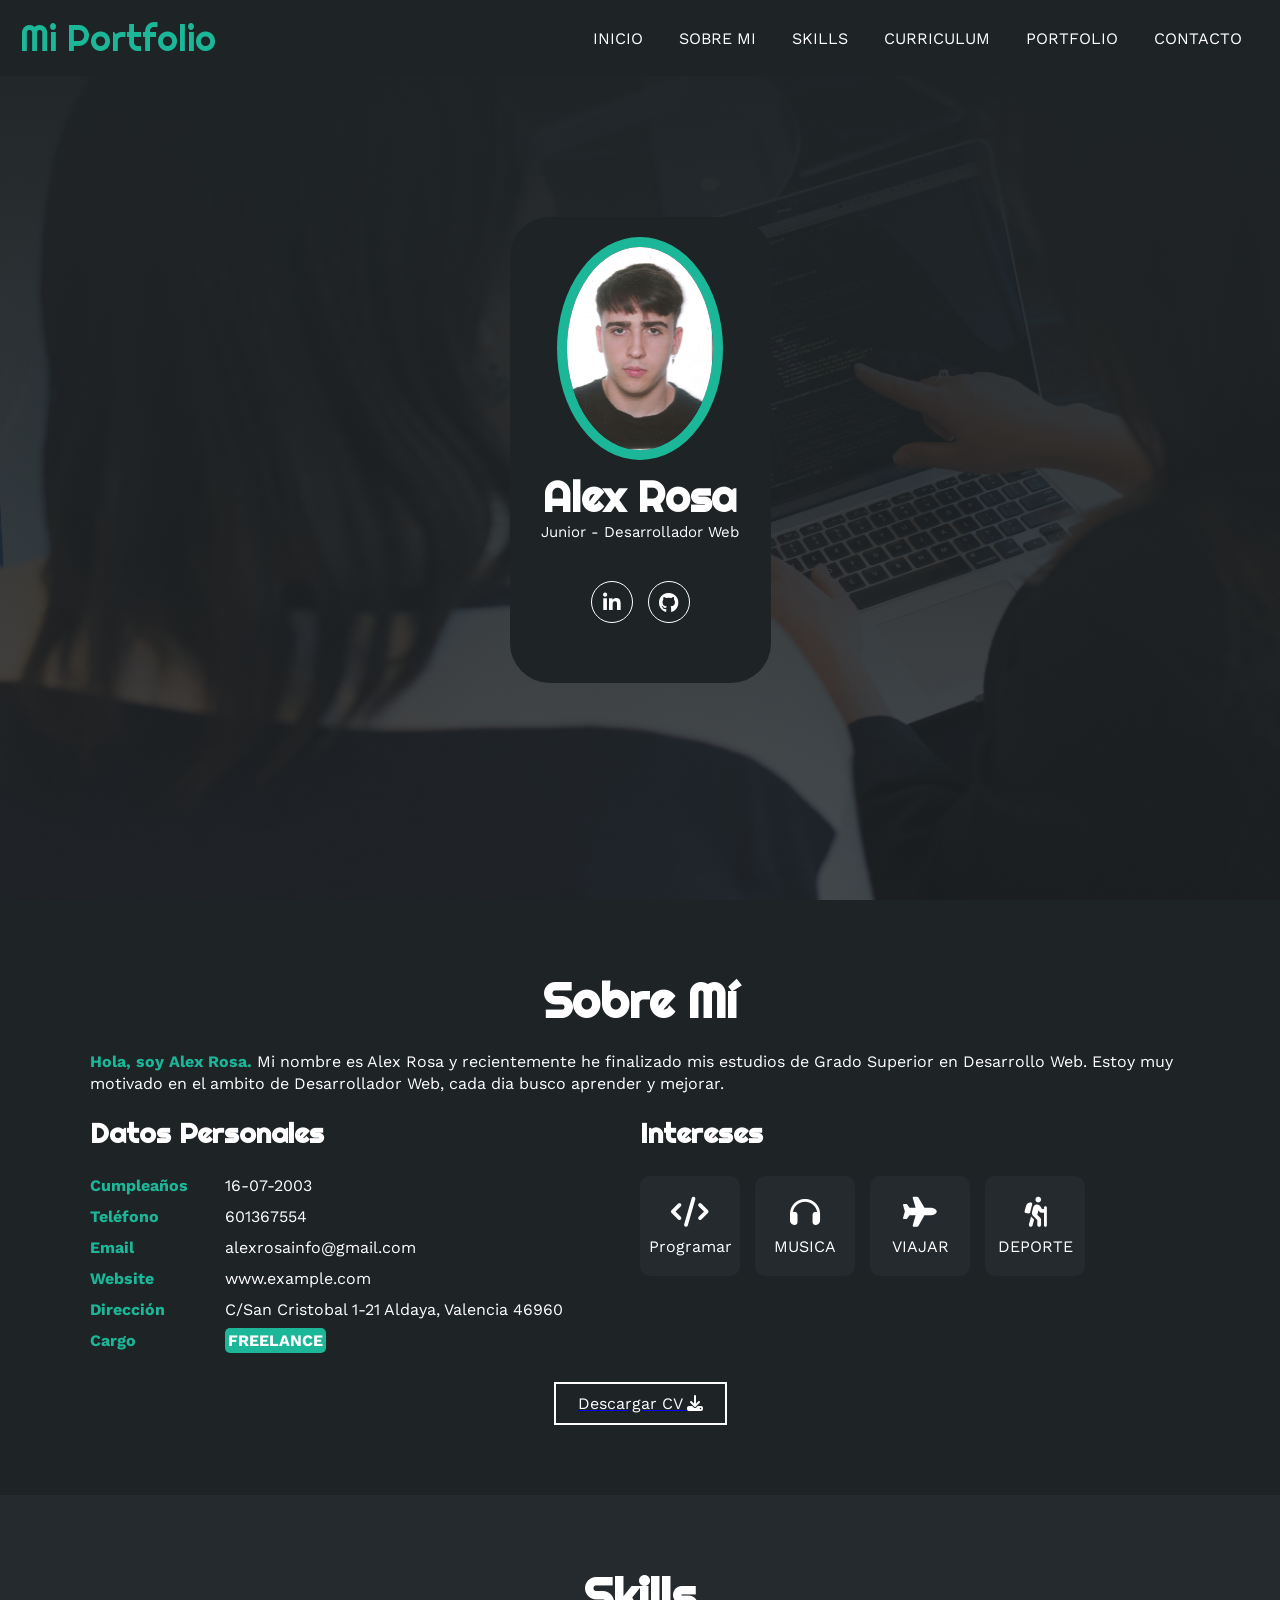
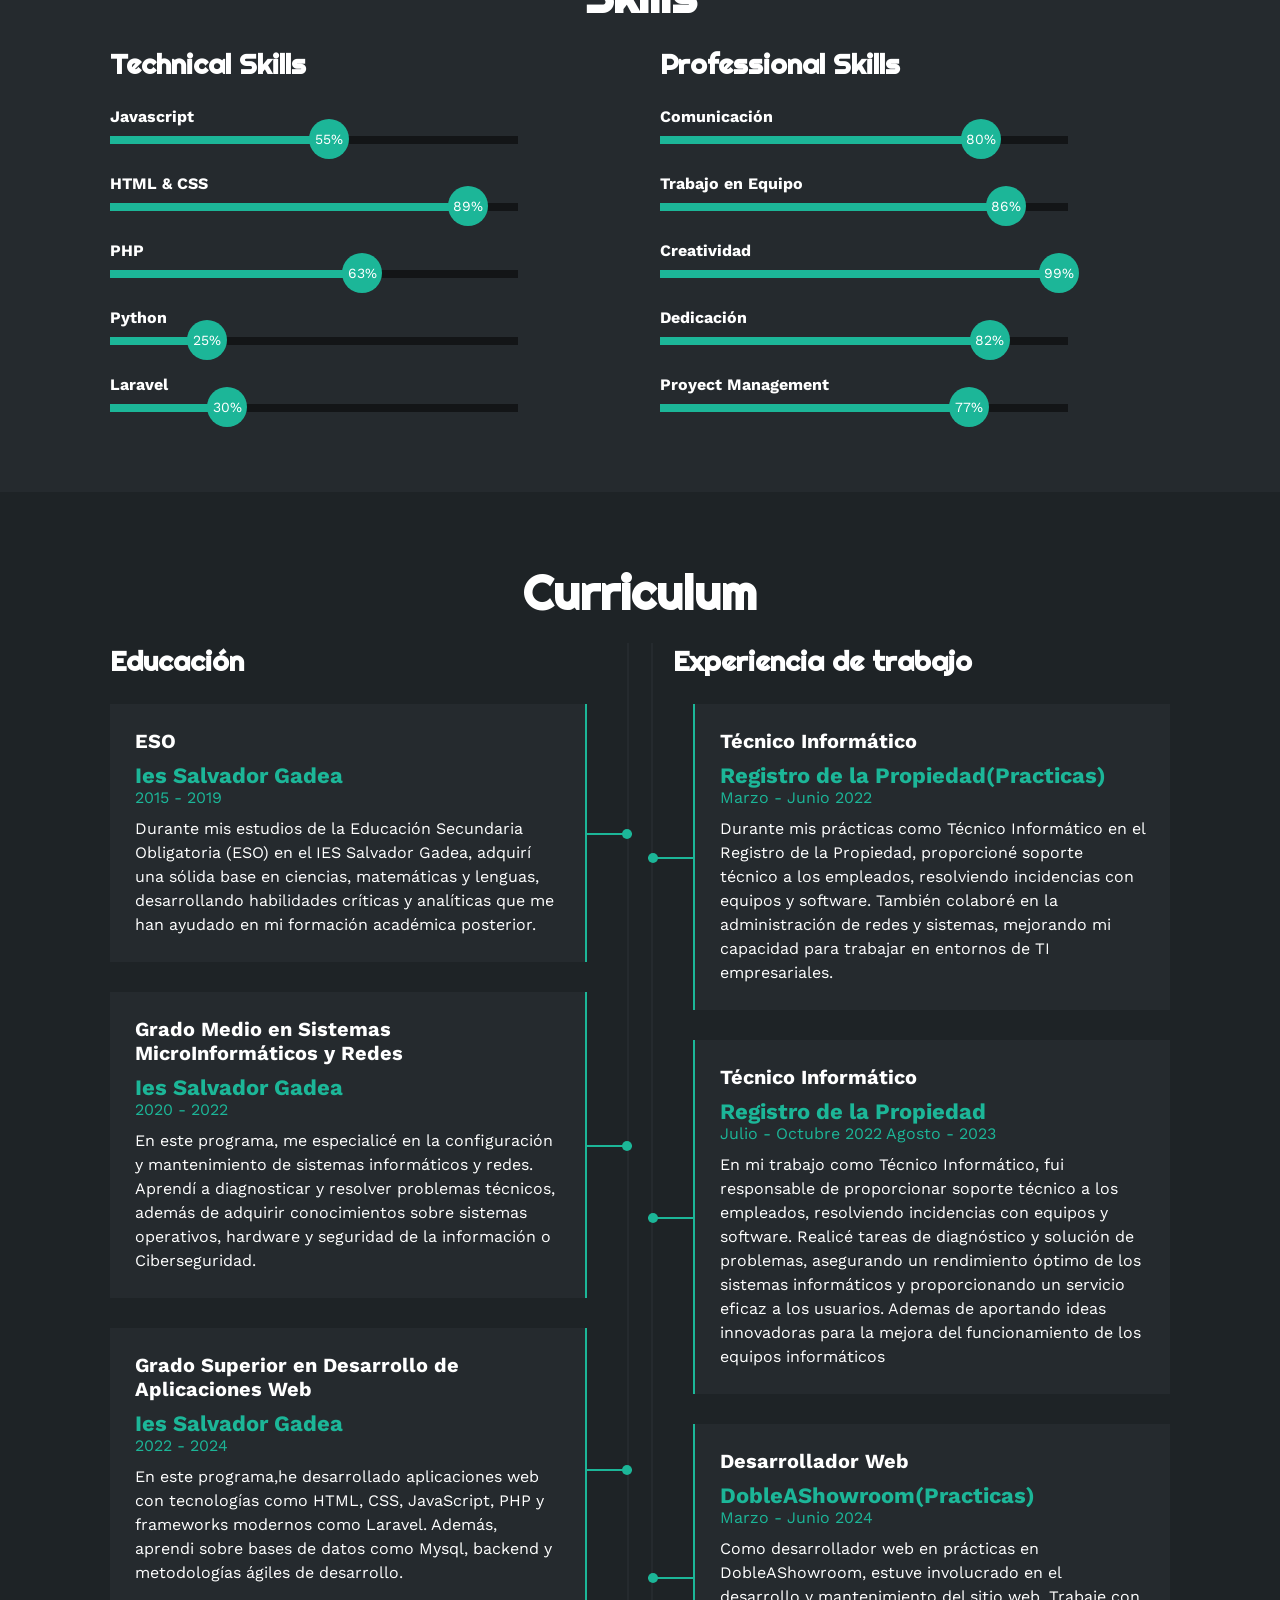
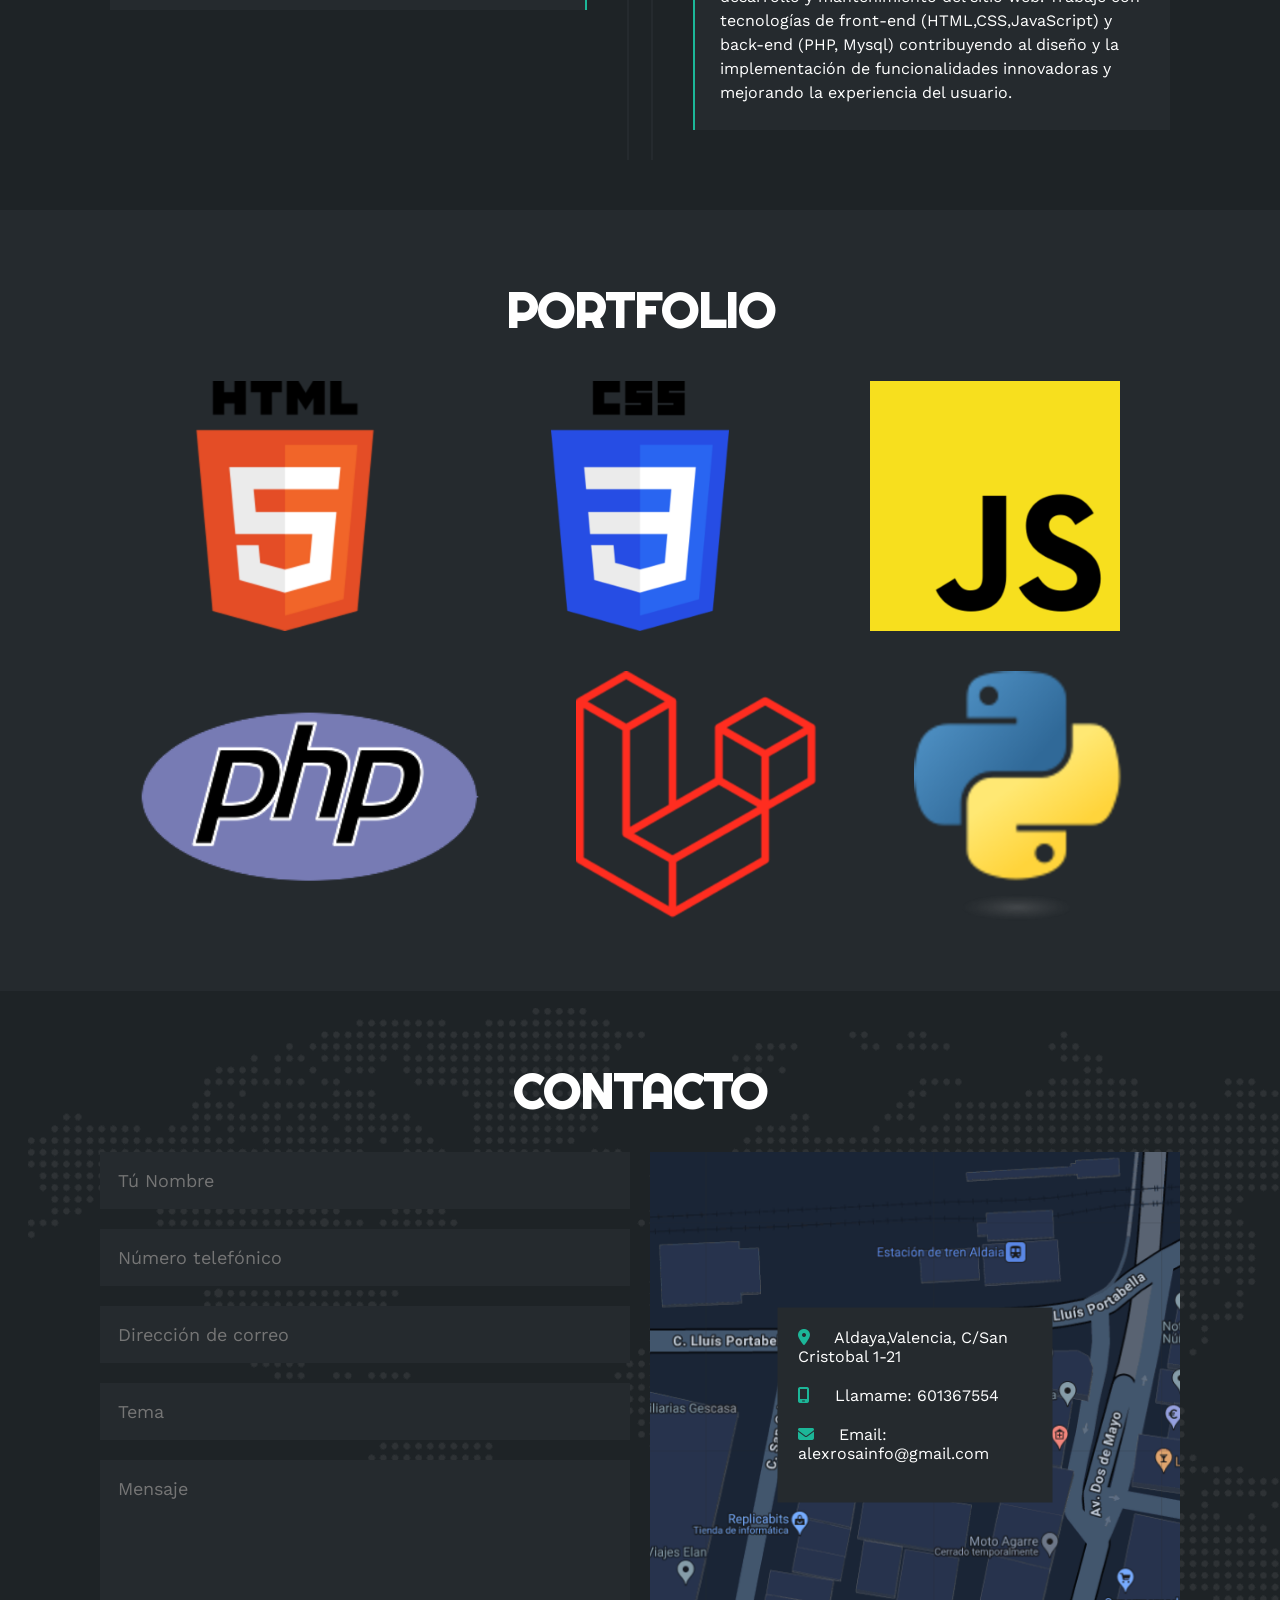
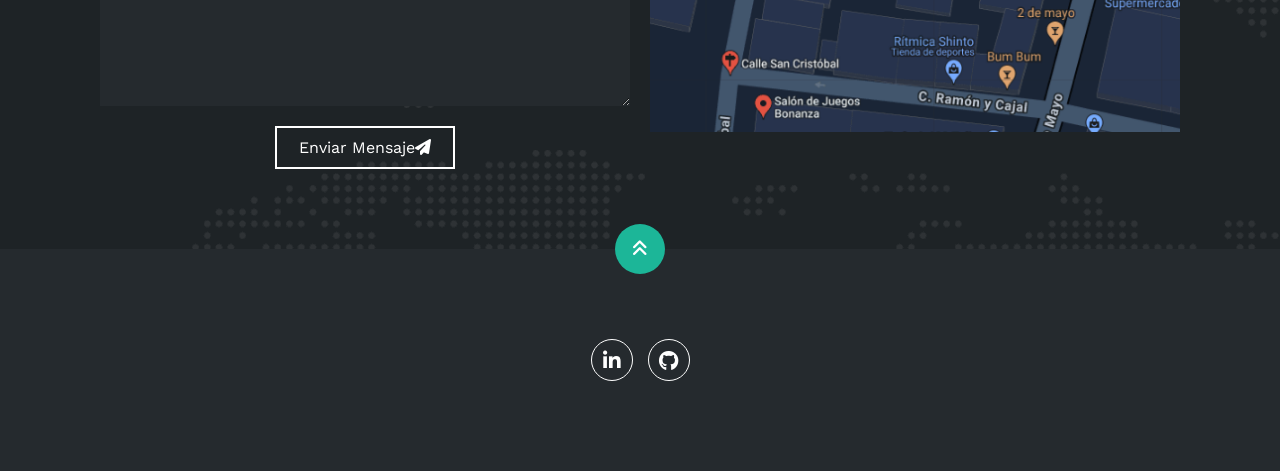
==== pagina web/portfolio Alex Rosa/index.html @ a8b7c1e7 "Portfolio Alex Rosa" ====
<!DOCTYPE html>
<html lang="es">
<head>
    <meta charset="UTF-8">
    <meta http-equiv="X-UA-Compatible" content="IE=edge">
    <meta name="viewport" content="width=device-width, initial-scale=1.0">
    <link rel="stylesheet" href="https://cdnjs.cloudflare.com/ajax/libs/font-awesome/6.1.2/css/all.min.css" integrity="sha512-1sCRPdkRXhBV2PBLUdRb4tMg1w2YPf37qatUFeS7zlBy7jJI8Lf4VHwWfZZfpXtYSLy85pkm9GaYVYMfw5BC1A==" crossorigin="anonymous" referrerpolicy="no-referrer" />
    <title>Portfolio</title>
    <link rel="stylesheet" href="estilo.css">
</head>
<body>
    <!-- MENU ENCABEZADO -->
    <div class="contenedor-header">
        <header>
            <div class="logo">
                <a href="#">Mi Portfolio</a>
            </div>
            <nav id="nav">
                <ul>
                    <li><a href="#inicio" onclick="seleccionar()">INICIO</a></li>
                    <li><a href="#sobremi" onclick="seleccionar()">SOBRE MI</a></li>
                    <li><a href="#skills" onclick="seleccionar()">SKILLS</a></li>
                    <li><a href="#curriculum" onclick="seleccionar()">CURRICULUM</a></li>
                    <li><a href="#portfolio" onclick="seleccionar()">PORTFOLIO</a></li>
                    <li><a href="#contacto" onclick="seleccionar()">CONTACTO</a></li>
                </ul>
            </nav>
            <div class="nav-responsive" onclick="mostrarOcultarMenu()">
                <i class="fa-solid fa-bars"></i>
            </div>
        </header>
    </div>

    <!-- SECCION INICIO -->
    <section id="inicio" class="inicio">
        <div class="contenido-banner">
            <div class="contenedor-img">
                <img src="img\hero.png" alt="">
            </div>
            <h1>Alex Rosa</h1>
            <h2>Junior - Desarrollador Web</h2>
            <div class="redes">
                <a href="https://www.linkedin.com/in/alex-rosa-garcía-aa5328310/"><i class="fa-brands fa-linkedin-in"></i></a>
                <a href="https://github.com/AlexRosa16"><i class="fa-brands fa-github"></i></a> 
            </div>
        </div>
    </section>

    <!-- SECCION SOBRE MI -->
    <section id="sobremi" class="sobremi">
        <div class="contenido-seccion">
            <h2>Sobre Mí</h2>
            <p><span>Hola, soy Alex Rosa.</span> Mi nombre es Alex Rosa y recientemente he finalizado mis estudios de Grado Superior en Desarrollo Web. Estoy muy motivado en el ambito de Desarrollador Web, cada dia busco aprender y mejorar.
                </p>

            <div class="fila">
                <!-- datos personales -->
                <div class="col">
                    <h3>Datos Personales</h3>
                    <ul>
                        <li>
                            <strong>Cumpleaños</strong>
                            16-07-2003
                        </li>
                        <li>
                            <strong>Teléfono</strong>
                            601367554
                        </li>
                        <li>
                            <strong>Email</strong>
                            alexrosainfo@gmail.com
                        </li>
                        <li>
                            <strong>Website</strong>
                            www.example.com
                        </li>
                        <li>
                            <strong>Dirección</strong>
                            C/San Cristobal 1-21 Aldaya, Valencia 46960
                        </li>
                        <li>
                            <strong>Cargo</strong>
                            <span>FREELANCE</span>
                        </li>
                    </ul>
                </div>

                <!-- intereses -->
                <div class="col">
                    <h3>Intereses</h3>
                    <div class="contenedor-intereses">
                        <div class="interes">
                            <i class="fa-solid fa-code"></i>
                            <span>Programar</span>
                        </div>
                        <div class="interes">
                            <i class="fa-solid fa-headphones"></i>
                            <span>MUSICA</span>
                        </div>
                        <div class="interes">
                            <i class="fa-solid fa-plane"></i>
                            <span>VIAJAR</span>
                        </div>

                        <div class="interes">
                            <i class="fa-solid fa-person-hiking"></i>
                            <span>DEPORTE</span>
                        </div>
                    </div>
                </div>
            </div>
            <a href="\Escritorio\curriculum" download="CV Alex Rosa García.pdf">
                <button>
                    Descargar CV <i class="fa-solid fa-download"></i>
                    <span class="overlay"></span>
                </button>            
            </a>
        </div>
    </section>

    <!-- SECCION SKILLS -->
    <section class="skills" id="skills">
        <div class="contenido-seccion">
            <h2>Skills</h2>
            <div class="fila">
                <!-- Technical Skill -->
                <div class="col">
                    <h3>Technical Skills</h3>
                    <div class="skill">
                        <span>Javascript</span>
                        <div class="barra-skill">
                            <div class="progreso">
                                <span>55%</span>
                            </div>
                        </div>
                    </div>
                    <div class="skill">
                        <span>HTML & CSS</span>
                        <div class="barra-skill">
                            <div class="progreso">
                                <span>89%</span>
                            </div>
                        </div>
                    </div>
                    <div class="skill">
                        <span>PHP</span>
                        <div class="barra-skill">
                            <div class="progreso">
                                <span>63%</span>
                            </div>
                        </div>
                    </div>
                    <div class="skill">
                        <span>Python</span>
                        <div class="barra-skill">
                            <div class="progreso">
                                <span>25%</span>
                            </div>
                        </div>
                    </div>
                    <div class="skill">
                        <span>Laravel</span>
                        <div class="barra-skill">
                            <div class="progreso">
                                <span>30%</span>
                            </div>
                        </div>
                    </div>
                </div>
                <!-- Professional Skills -->
                <div class="col">
                    <h3>Professional Skills</h3>
                    <div class="skill">
                        <span>Comunicación</span>
                        <div class="barra-skill">
                            <div class="progreso">
                                <span>80%</span>
                            </div>
                        </div>
                    </div>
                    <div class="skill">
                        <span>Trabajo en Equipo</span>
                        <div class="barra-skill">
                            <div class="progreso">
                                <span>86%</span>
                            </div>
                        </div>
                    </div>
                    <div class="skill">
                        <span>Creatividad</span>
                        <div class="barra-skill">
                            <div class="progreso">
                                <span>99%</span>
                            </div>
                        </div>
                    </div>
                    <div class="skill">
                        <span>Dedicación</span>
                        <div class="barra-skill">
                            <div class="progreso">
                                <span>82%</span>
                            </div>
                        </div>
                    </div>
                    <div class="skill">
                        <span>Proyect Management</span>
                        <div class="barra-skill">
                            <div class="progreso">
                                <span>77%</span>
                            </div>
                        </div>
                    </div>
                </div>
            </div>
        </div>
    </section>

    <!-- SECCION CURRICULUM -->
    <section id="curriculum" class="curriculum">
        <div class="contenido-seccion">
            <h2>Curriculum</h2>
            <div class="fila">
                <div class="col izquierda">
                    <h3>Educación</h3>
                    <div class="item izq">
                        <h4>ESO</h4>
                        <span class="casa">Ies Salvador Gadea</span>
                        <span class="fecha">2015 - 2019</span>
                        <p>Durante mis estudios de la Educación Secundaria Obligatoria (ESO) en el IES Salvador Gadea, adquirí una sólida base en ciencias, matemáticas y lenguas, desarrollando habilidades críticas y analíticas que me han ayudado en mi formación académica posterior.</p>
                        <div class="conectori">
                            <div class="circuloi"></div>
                        </div>
                    </div>
                    <div class="item izq">
                        <h4>Grado Medio en Sistemas MicroInformáticos y Redes</h4>
                        <span class="casa">Ies Salvador Gadea</span>
                        <span class="fecha">2020 - 2022</span>
                        <p>En este programa, me especialicé en la configuración y mantenimiento de sistemas informáticos y redes. Aprendí a diagnosticar y resolver problemas técnicos, además de adquirir conocimientos sobre sistemas operativos, hardware y seguridad de la información o Ciberseguridad.</p>
                        <div class="conectori">
                            <div class="circuloi"></div>
                        </div>
                    </div>
                    <div class="item izq">
                        <h4>Grado Superior en Desarrollo de Aplicaciones Web</h4>
                        <span class="casa">Ies Salvador Gadea</span>
                        <span class="fecha">2022 - 2024</span>
                        <p>En este programa,he desarrollado aplicaciones web con tecnologías como HTML, CSS, JavaScript, PHP y frameworks modernos como Laravel. Además, aprendi sobre bases de datos como Mysql, backend y metodologías ágiles de desarrollo.</p>
                        <div class="conectori">
                            <div class="circuloi"></div>
                        </div>
                    </div>
                </div>

                <div class="col derecha">
                    <h3>Experiencia de trabajo</h3>
                    <div class="item der">
                        <h4>Técnico Informático</h4>
                        <span class="casa">Registro de la Propiedad(Practicas)</span>
                        <span class="fecha">Marzo - Junio 2022</span>
                        <p>Durante mis prácticas como Técnico Informático en el Registro de la Propiedad, proporcioné soporte técnico a los empleados, resolviendo incidencias con equipos y software. También colaboré en la administración de redes y sistemas, mejorando mi capacidad para trabajar en entornos de TI empresariales.</p>
                        <div class="conectord">
                            <div class="circulod"></div>
                        </div>
                    </div>
                    <div class="item der">
                        <h4>Técnico Informático</h4>
                        <span class="casa">Registro de la Propiedad</span>
                        <span class="fecha">Julio - Octubre 2022 Agosto - 2023</span>
                        <p>En mi trabajo como Técnico Informático, fui responsable de proporcionar soporte técnico a los empleados, resolviendo incidencias con equipos y software. Realicé tareas de diagnóstico y solución de problemas, asegurando un rendimiento óptimo de los sistemas informáticos y proporcionando un servicio eficaz a los usuarios. Ademas de aportando ideas innovadoras para la mejora del funcionamiento de los equipos informáticos</p>
                        <div class="conectord">
                            <div class="circulod"></div>
                        </div>
                    </div>
                    <div class="item der">
                        <h4>Desarrollador Web</h4>
                        <span class="casa">DobleAShowroom(Practicas)</span>
                        <span class="fecha">Marzo - Junio 2024</span>
                        <p>Como desarrollador web en prácticas en DobleAShowroom, estuve involucrado en el desarrollo y mantenimiento del sitio web. Trabaje con tecnologías de front-end (HTML,CSS,JavaScript) y back-end (PHP, Mysql) contribuyendo al diseño y la implementación de funcionalidades innovadoras y mejorando la experiencia del usuario.</p>
                        <div class="conectord">
                            <div class="circulod"></div>
                        </div>
                    </div>
                </div>
            </div>
        </div>
    </section>

    <!-- SECCION PORTFOLIO -->
    <section id="portfolio" class="portfolio">
        <div class="contenido-seccion">
            <h2>PORTFOLIO</h2>
            <div class="galeria">
                <div class="proyecto">
                    <img src="img/htmld.png" alt="">
                    <div class="overlay">
                        <h3>HTML</h3>
                    </div>
                </div>
                <div class="proyecto">
                    <img src="img/css.png" alt="">
                    <div class="overlay">
                        <h3>CSS</h3>
                    </div>
                </div>
                <div class="proyecto">
                    <img src="img/js.png" alt="">
                    <div class="overlay">
                        <h3>JavaScript</h3>
                    </div>
                </div>
                <div class="proyecto1">
                    <img src="img/php.png" alt="">
                    <div class="overlay">
                        <h3>PHP</h3>
                    </div>
                </div>
                <div class="proyecto">
                    <img src="img/Laravel.png" alt="">
                    <div class="overlay">
                        <h3>Laravel</h3>
                    </div>
                </div>
                <div class="proyecto">
                    <img src="img/Python.png" alt="">
                    <div class="overlay">
                        <h3>Python</h3>
                    </div>
                </div>
            </div>
        </div>
    </section>

    <!-- SECCION CONTACTO -->
    <section id="contacto" class="contacto">
        <div class="contenido-seccion">
            <h2>CONTACTO</h2>
            <div class="fila">
                <!-- Formulario -->
                <div class="col">
                    <input type="text" placeholder="Tú Nombre">
                    <input type="text" placeholder="Número telefónico">
                    <input type="text" placeholder="Dirección de correo">
                    <input type="text" placeholder="Tema">
                    <textarea name="" id="" cols="30" rows="10" placeholder="Mensaje"></textarea>
                    <button>
                        Enviar Mensaje<i class="fa-solid fa-paper-plane"></i>
                        <span class="overlay"></span>
                    </button>
                </div>
                <!-- Mapa -->
                <div class="col">
                    <img src="img/ubicacion.png" alt="">
                    <div class="info">
                        <ul>
                            <li>
                                <i class="fa-solid fa-location-dot"></i>
                                Aldaya,Valencia, C/San Cristobal 1-21
                            </li>
                            <li>
                                <i class="fa-solid fa-mobile-screen"></i>
                                Llamame: 601367554
                            </li>
                            <li>
                                <i class="fa-solid fa-envelope"></i>
                                Email: alexrosainfo@gmail.com
                            </li>
                        </ul>
                    </div>
                </div>
            </div>
        </div>
    </section>

    <!-- footer -->
    <footer>
        <a href="#inicio" class="arriba">
            <i class="fa-solid fa-angles-up"></i>
        </a>
        <div class="redes">
            <a href="https://www.linkedin.com/in/alex-rosa-garcía-aa5328310/"><i class="fa-brands fa-linkedin-in"></i></a>
            <a href="https://github.com/AlexRosa16"><i class="fa-brands fa-github"></i></a> 
        </div>
    </footer>

    <script src="script.js"></script>
</body>
</html>
---- pagina web/portfolio Alex Rosa/estilo.css ----
@import url('https://fonts.googleapis.com/css2?family=Righteous&family=Work+Sans:wght@100;300;400;600;800&display=swap');
*{
    box-sizing: border-box;
    font-family: 'Work Sans';
    margin: 0;
    padding: 0;
}
html{
    /* me permite deslizar cuando hago clic en los links del menu */
    scroll-behavior: smooth;
}
/* MENU */
.contenedor-header{
    background: #1e2326;
    position: fixed;
    width: 100%;
    top: 0;
    left: 0;    
    z-index: 99;
}
.contenedor-header header{
    max-width: 1400px;
    margin: auto;
    display: flex;
    justify-content: space-between;
    align-items: center;
    padding: 15px 20px;
}
.contenedor-header header .logo a{
    font-family: 'Righteous';
    font-size: 36px;
    color: #1CB698;
    text-decoration: none;
}
.contenedor-header header ul{
    display: flex;
    list-style: none;
}
.contenedor-header header nav ul li a{
    text-align: none;
    color: #fff;
    margin: 0 15px;
    padding: 3px;
    transition: .5s;
    text-decoration: none;
}
.contenedor-header header nav ul li a:hover{
    color: #1CB698;
}
.nav-responsive{
    background-color: #1CB698;
    color:#fff;
    padding: 5px 10px;
    border-radius: 5px;
    cursor: pointer;
    display: none;
}
/* SECCION I N I C I O */
.inicio{
    background: linear-gradient(to top, rgba(30,35,38,.8), rgba(30,35,38,1)),
    url(img/fondo.jpg);
    background-size: cover;
    height: 100vh;
    color: #fff;
    display: flex;
    align-items: center;
}
.inicio .contenido-banner{
    padding: 20px;
    background-color: #1e2326;
    max-width: 350px;
    margin: auto;
    text-align: center;
    border-radius: 40px;
}
.inicio .contenido-banner img{
    margin-top: 20px;
    border: 10px solid #1CB698;
    display: block;
    width: 75%;
    margin: auto;
    border-radius: 50%;
}
.inicio .contenido-banner h1{
    margin-top: 10px;
    font-size: 42px;
    font-family: 'Righteous';
}
.inicio .contenido-banner h2{
    font-size: 15px;
    font-weight: normal;
}
.inicio .contenido-banner .redes a{
    color: #fff;
    display: inline-block;
    text-decoration: none;
    border: 1px solid #fff;
    border-radius: 100%;
    width: 42px;
    height: 42px;
    line-height: 42px;
    margin: 40px 5px;
    font-size: 20px;
    transition: .3s;
}
.inicio .contenido-banner .redes a:hover{
    background-color: #1CB698;
}
.sobremi{
    background-color: #1e2326;
    color: #fff;
    padding: 50px 20px;
}
.sobremi .contenido-seccion{
    max-width: 1100px;
    margin: auto;
}
.sobremi h2{
    font-size: 48px;
    font-family: 'Righteous';
    text-align: center;
    padding: 20px 0;

}
.sobremi .contenido-seccion p{
    font: 18px;
    line-height: 22px;
    margin-bottom: 20px;
}
.sobremi .contenido-seccion p span{
    color: #1CB698;
    font-weight: bold;
}
.sobremi .fila{
    display: flex;
}
.sobremi .fila .col
{
    width: 50%;
}
.sobremi .fila .col h3{
    font-size: 28px;
    font-family: 'Righteous';
    margin-bottom: 25px;
}
.sobremi .fila .col ul{
    list-style: none;
}
.sobremi .fila .col ul li{
    margin: 12px 0;
}
.sobremi .fila .col ul li strong{
    display: inline-block;
    color: #1CB698;
    width: 130px;
}
.sobremi .fila .col ul li span{
    background-color: #1CB698;
    padding: 3px;
    font-weight: bold;
    border-radius: 5px;
}
.sobremi .fila .col .contenedor-intereses{
    display: flex;
    flex-wrap: wrap;
}
.sobremi .fila .col .contenedor-intereses .interes{
    width: 100px;
    height: 100px;
    background-color: #252A2E;
    border-radius: 10px;
    margin: 0 15px 15px 0;
    display: flex;
    flex-direction: column;
    align-items: center;
    justify-content: center;
    transition: .3s;
}.sobremi .fila .col .contenedor-intereses .interes:hover{
    background-color: #1CB698;
}
.sobremi .fila .col .contenedor-intereses .interes i{
    font-size: 30px;
    margin-bottom: 10px;
}
.sobremi button{
    cursor: pointer;
    background-color: transparent;
    border: 2px solid #fff;
    width: fit-content;
    display: block;
    margin: 20px auto;
    padding: 10px 22px;
    font-size: 16px;
    color: #fff;
    position: relative;
    z-index: 10;
}
.sobremi button .overlay{
    position: absolute;
    top: 0;
    left: 0;
    width: 0;
    height: 100%;
    background-color: #1CB698;
    z-index: -1;
    transition: 1s;
}
.sobremi button:hover .overlay{
    width: 100%;
}
/* SECCION S K I L L S */
.skills{
    background-color: #252A2E;
    color: #fff;
    padding: 50px 20px;
}
.skills .contenido-seccion{
    max-width: 1100px;
    margin: auto;
}
.skills h2{
    font-size: 48px;
    font-family: 'Righteous';
    text-align: center;
    padding: 20px 0;

}
.skills .fila{
    display: flex;
}
.skills .fila .col{
    width: 50%;
    padding: 0 20px;
}
.skills .fila .col h3{
    font-size: 28px;
    font-family: 'Righteous';
    margin-bottom: 25px;
}
.skills .skill > span{
    font-weight: bold;
    display: block;
    margin-bottom: 10px;
}
.skills .skill .barra-skill{
    height: 8px;
    width: 80%;
    background-color: #131517;
    position: relative;
    margin-bottom: 30px;
}
.skills .skill .progreso{
    background-color: #1CB698;
    position: absolute;
    top: 0;
    left: 0;
    height: 8px;
}
.skills .skill .barra-skill span{
    position: absolute;
    height: 40px;
    width: 40px;
    background-color: #1CB698;
    border-radius: 50px;
    line-height: 40px;
    text-align: center;
    top: -17px;
    right: -15px;
    font-size: 14px;
}
/* Estas clases se agregaran dinamicamente mediante javascript */
.skills .skill .javascript{
    width: 0%;
    animation: 2s javascript forwards;
}
@keyframes javascript {
    0%{width: 0%;}
    100%{width: 55%;}
}

.skills .skill .htmlcss{
    width: 0%;
    animation: 2s htmlcss forwards;
}
@keyframes htmlcss {
    0%{width: 0%;}
    100%{width: 89%;}
}

.skills .skill .photoshop{
    width: 0%;
    animation: 2s photoshop forwards;
}
@keyframes photoshop {
    0%{width: 0%;}
    100%{width: 63%;}
}

.skills .skill .wordpress{
    width: 0%;
    animation: 2s wordpress forwards;
}
@keyframes wordpress {
    0%{width: 0%;}
    100%{width: 25%;}
}

.skills .skill .drupal{
    width: 0%;
    animation: 2s drupal forwards;
}
@keyframes drupal {
    0%{width: 0%;}
    100%{width: 30%;}
}

.skills .skill .comunicacion{
    width: 0%;
    animation: 2s comunicacion forwards;
}
@keyframes comunicacion {
    0%{width: 0%;}
    100%{width: 80%;}
}

.skills .skill .trabajo{
    width: 0%;
    animation: 2s trabajo forwards;
}
@keyframes trabajo {
    0%{width: 0%;}
    100%{width: 86%;}
}

.skills .skill .creatividad{
    width: 0%;
    animation: 2s creatividad forwards;
}
@keyframes creatividad {
    0%{width: 0%;}
    100%{width: 99%;}
}

.skills .skill .dedicacion{
    width: 0%;
    animation: 2s dedicacion forwards;
}
@keyframes dedicacion {
    0%{width: 0%;}
    100%{width: 82%;}
}

.skills .skill .proyect{
    width: 0%;
    animation: 2s proyect forwards;
}
@keyframes proyect {
    0%{width: 0%;}
    100%{width: 77%;}
}
/* SECCION CURRICULUM */
.curriculum{
    background-color: #1e2326;
    color: #fff;
    padding: 50px 20px;
}
.curriculum .contenido-seccion{
    max-width: 1100px;
    margin: auto;
}
.curriculum h2{
    font-size: 48px;
    font-family: 'Righteous';
    text-align: center;
    padding: 20px 0;

}
.curriculum .fila{
    display: flex;
    justify-content: space-between;
}
.curriculum .fila .col{
    width: 49%;
    padding: 0 20px;
}
.curriculum .fila .col h3{
    font-size: 28px;
    font-family: 'Righteous';
    margin-bottom: 25px;
}
.curriculum .fila .izquierda{
    border-right: 2px solid #252A2E;
}
.curriculum .fila .derecha{
    border-left: 2px solid #252A2E;
}
.curriculum .fila .item{
    padding: 25px;
    margin-bottom: 30px;
    background-color: #252A2E;
    position: relative;
}
.curriculum .fila .item h4{
    font-size: 20px;
    margin-bottom: 10px;
}
.curriculum .fila .item .casa{
    color: #1CB698;
    font-size: 22px;
    font-weight: bold;
    display: block;
}
.curriculum .fila .item .fecha{
    display: block;
    color: #1CB698;
    margin-bottom: 10px;
}
.curriculum .fila .item p{
    line-height: 24px;
}
.curriculum .fila .izq{
    border-right: 2px solid #1CB698;
    margin-right: 20px;
}
.curriculum .fila .der{
    border-left: 2px solid #1CB698;
    margin-left: 20px;
}
.curriculum .fila .item .conectori{
    height: 2px;
    background-color: #1CB698;
    width: 47px;
    position: absolute;
    top: 50%;
    right: -47px;
    z-index: 5;
}
.curriculum .fila .item .conectori .circuloi{
    display: block;
    height: 10px;
    width: 10px;
    border-radius: 50%;
    background-color: #1CB698;
    float: right;
    position: relative;
    bottom: 4px;
}
.curriculum .fila .item .conectord{
    height: 2px;
    background-color: #1CB698;
    width: 47px;
    position: absolute;
    top: 50%;
    left: -47px;
    z-index: 5;
}
.curriculum .fila .item .conectord .circulod{
    display: block;
    height: 10px;
    width: 10px;
    border-radius: 50%;
    background-color: #1CB698;
    float: left;
    position: relative;
    bottom: 4px;
}
/* SECCION PORTFOLIO */
.portfolio {
    background-color: #252A2E;
    color: #fff;
    padding: 50px 20px;
}

.portfolio .contenido-seccion {
    max-width: 1100px;
    margin: auto;
}

.portfolio h2 {
    font-size: 48px;
    font-family: 'Righteous';
    text-align: center;
    padding: 20px 0;
}

.portfolio .galeria {
    display: flex;
    flex-wrap: wrap;
    justify-content: space-around;
}

.portfolio .galeria .proyecto {
    position: relative;
    height: 250px; /* Altura fija para mantener proporción */
    margin: 20px;
    cursor: pointer;
    overflow: hidden; /* Oculta el desbordamiento de las imágenes */
}

.portfolio .galeria .proyecto img {
    width: 100%;
    height: 100%;
    object-fit: cover; /* Mantiene la proporción y llena el contenedor */
    display: block;
}


.portfolio .galeria .proyecto .overlay {
    position: absolute;
    top: 0;
    width: 100%;
    height: 100%;
    text-align: center;
    background: linear-gradient(rgba(28, 182, 152, 0.8), rgba(28, 182, 152, 0.8));
    display: flex;
    flex-direction: column;
    justify-content: center;
    transition: 1s;
    font-size: 18px;
    letter-spacing: 3px;
    opacity: 0;
}

.portfolio .galeria .proyecto .overlay h3 {
    margin-bottom: 20px;
    transition: 1s;
}

.portfolio .galeria .proyecto:hover .overlay {
    opacity: 1;
}

.portfolio .galeria .proyecto:hover .overlay h3 {
    margin-bottom: 0px;
}


.portfolio .galeria .proyecto1 {
    position: relative;
    height: 250px; /* Altura fija para mantener proporción */
    margin: 20px;
    cursor: pointer;
    overflow: hidden; /* Oculta el desbordamiento de las imágenes */
}

.portfolio .galeria .proyecto1 img {
    width: 340px;
    height: 100%;
    object-fit: cover; /* Mantiene la proporción y llena el contenedor */
    display: block;
}


.portfolio .galeria .proyecto1 .overlay {
    position: absolute;
    top: 0;
    width: 110%;
    height: 110%;
    text-align: center;
    background: linear-gradient(rgba(28, 182, 152, 0.8), rgba(28, 182, 152, 0.8));
    display: flex;
    flex-direction: column;
    justify-content: center;
    transition: 1s;
    font-size: 18px;
    letter-spacing: 3px;
    opacity: 0;
    padding: 100px;
}

.portfolio .galeria .proyecto1 .overlay h3 {
    margin-bottom: 20px;
    transition: 1s;
}

.portfolio .galeria .proyecto1:hover .overlay {
    opacity: 1;
}

.portfolio .galeria .proyecto1:hover .overlay h3 {
    margin-bottom: 0px;
}

/* SECCION CONTACTO */
.contacto{
    background-image: url(img/contact_bg.png);
    background-color: #1e2326;
    color: #fff;
    padding: 50px 0;
}
.contacto .contenido-seccion{
    max-width: 1100px;
    margin: auto;
}
.contacto h2{
    font-size: 48px;
    font-family: 'Righteous';
    text-align: center;
    padding: 20px 0;
}
.contacto .fila{
    display: flex;
}
.contacto .col{
    width: 50%;
    padding: 10px;
    position: relative;
}
.contacto .col input, .contacto .col textarea{
    display: block;
    width: 100%;
    padding: 18px;
    border: none;
    margin-bottom: 20px;
    background-color: #252A2E;
    color: #fff;
    font-size: 18px;
}
.contacto button{
    cursor: pointer;
    background-color: transparent;
    border: 2px solid #fff;
    width: fit-content;
    display: block;
    margin: 20px auto;
    padding: 10px 22px;
    font-size: 16px;
    color: #fff;
    position: relative;
    z-index: 10;
}
.contacto button .overlay{
    position: absolute;
    top: 0;
    left: 0;
    width: 0;
    height: 100%;
    background-color: #1CB698;
    z-index: -1;
    transition: 1s;
}
.contacto button:hover .overlay{
    width: 100%;
}
.contacto .col img{
    width: 100%;
}
.contacto .col .info{
    position: absolute;
    top: 40%;
    background-color: #252A2E;
    padding: 20px;
    max-swidth: 350px;
    left: 50%;
    transform: translate(-50%, -50%);
}
.contacto .col .info ul{
    list-style: none;
}
.contacto .col .info ul li{
    margin-bottom: 20px;
}
.contacto .col .info ul li i{
    color: #1CB698;
    display: inline-block;
    margin-right: 20px;
}
footer{
    background-color: #252A2E;
    color: #fff;
    padding: 50px 0 30px 0;
    text-align: center;
    position: relative;
    width: 100%;
}
footer .redes{
    margin-bottom: 20px;
}
footer .redes a{
    color: #fff;
    display: inline-block;
    text-decoration: none;
    border: 1px solid #fff;
    border-radius: 100%;
    width: 42px;
    height: 42px;
    line-height: 42px;
    margin: 40px 5px;
    font-size: 20px;
    transition: .3s;
}
footer .arriba{
    display: block;
    width: 50px;
    height: 50px;
    background-color: #1CB698;
    color: #fff;
    position: absolute;
    left: 50%;
    transform: translateX(-50%);
    top: -25px;
    border-radius: 50%;
    line-height: 50px;
    font-size: 18px;
}
/* SECCION RESPONSIVE */
@media screen and (max-width:980px){
    nav{
        display: none;
    }
    .nav-responsive{
        display: block;
    }
    nav.responsive{
        display: block;
        position: absolute;
        right: 0;
        top: 75px;
        background-color: #252A2E;
        width: 180px;
    }
    nav.responsive ul{
        display: block !important;
    }
    nav.responsive ul li{
        border-bottom: 1px solid #fff;
        padding: 10px 0;
    }
}
@media screen and (max-width:700px){
    .sobremi .fila{
        display: block;
    }
    .sobremi .fila .col{
        width: fit-content;
    }

    .skills .fila{
        display: block;
    }
    .skills .fila .col{
        width: 100%;
    }
    .skills .fila .col .barra-skill{
        width: 100%;
    }

    .curriculum .fila{
        display: block;
    }
    .curriculum .fila .col{
        width: 90%;
    }
    .curriculum .fila .derecha{
        margin-left: 20px;
    }

    .portfolio .galeria{
        display: block;
        width: 100%;
    }
    .portfolio .galeria .proyecto{
        max-width: 100%;
    }
    .portfolio .galeria .proyecto img{
        width: 100%;
    }
    .contacto .fila{
        display: block;
    }
    .contacto .fila .col{
        width: 100%;
    }
}
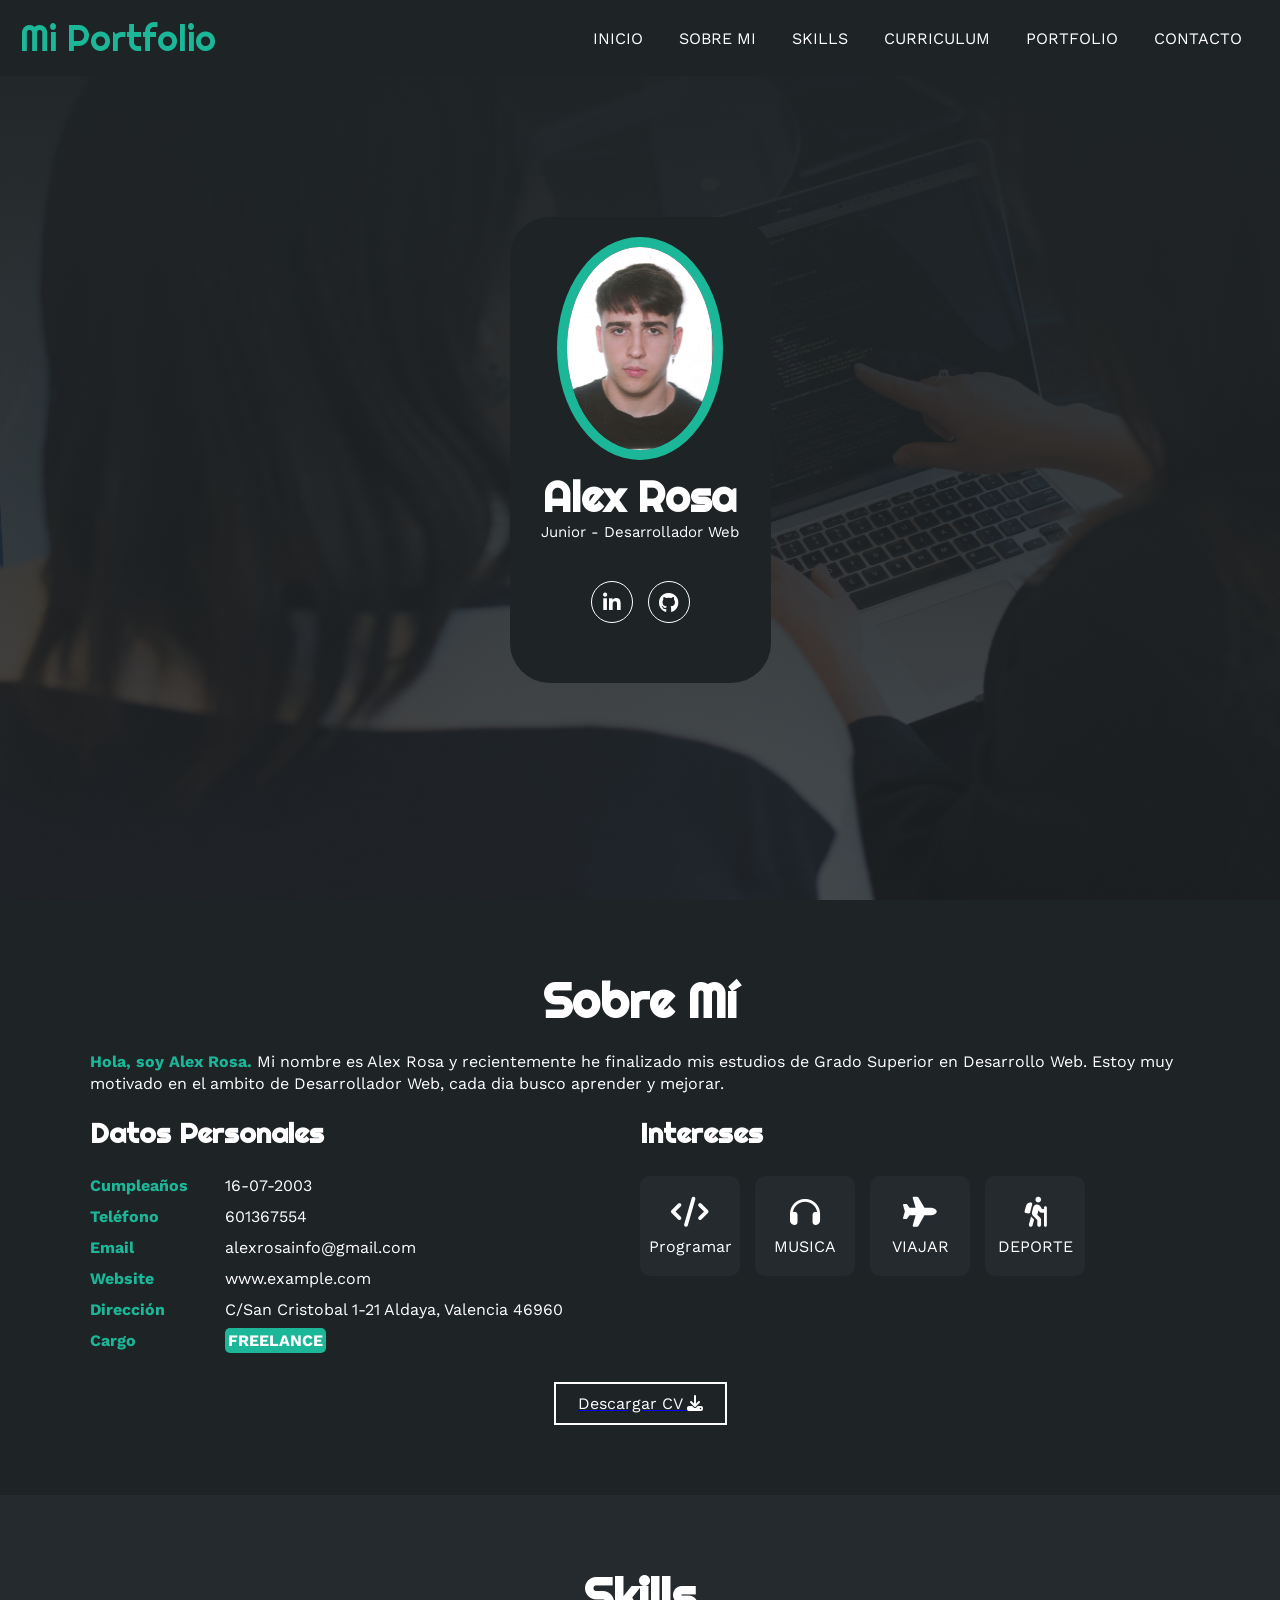
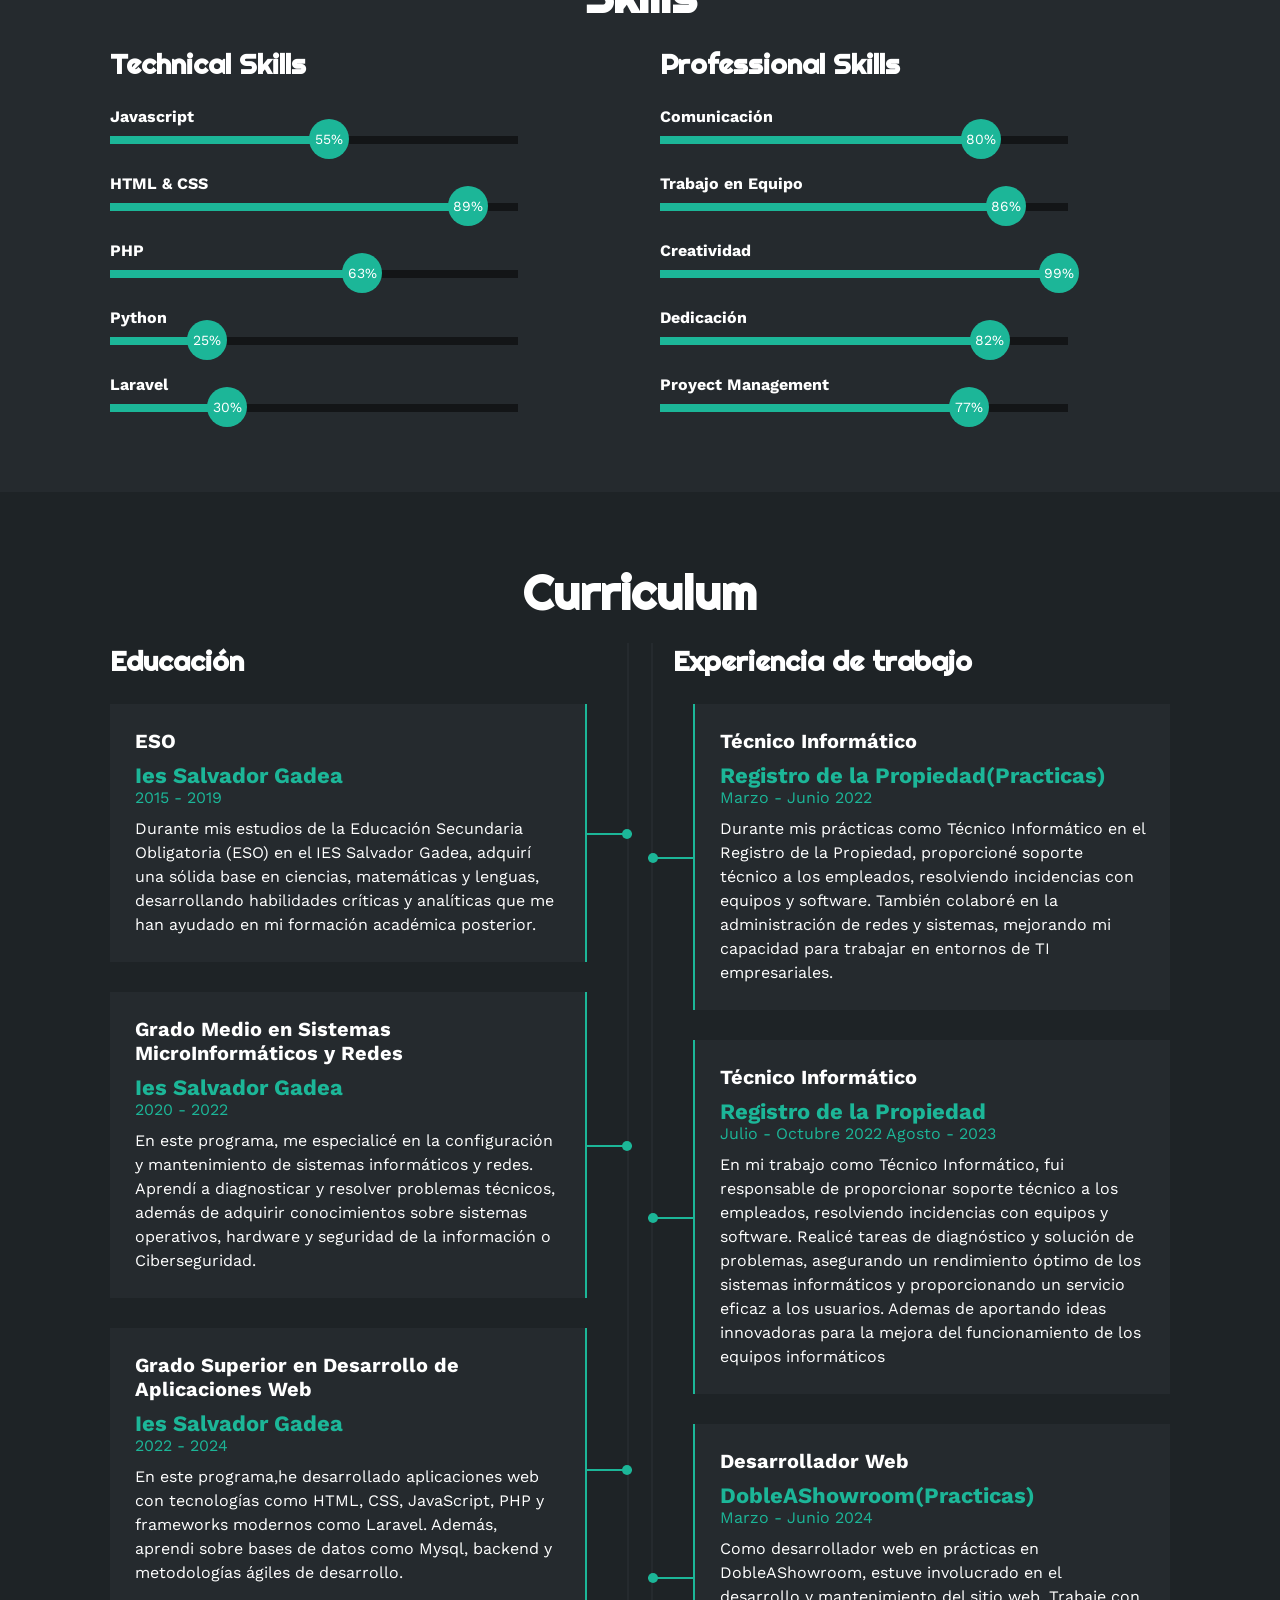
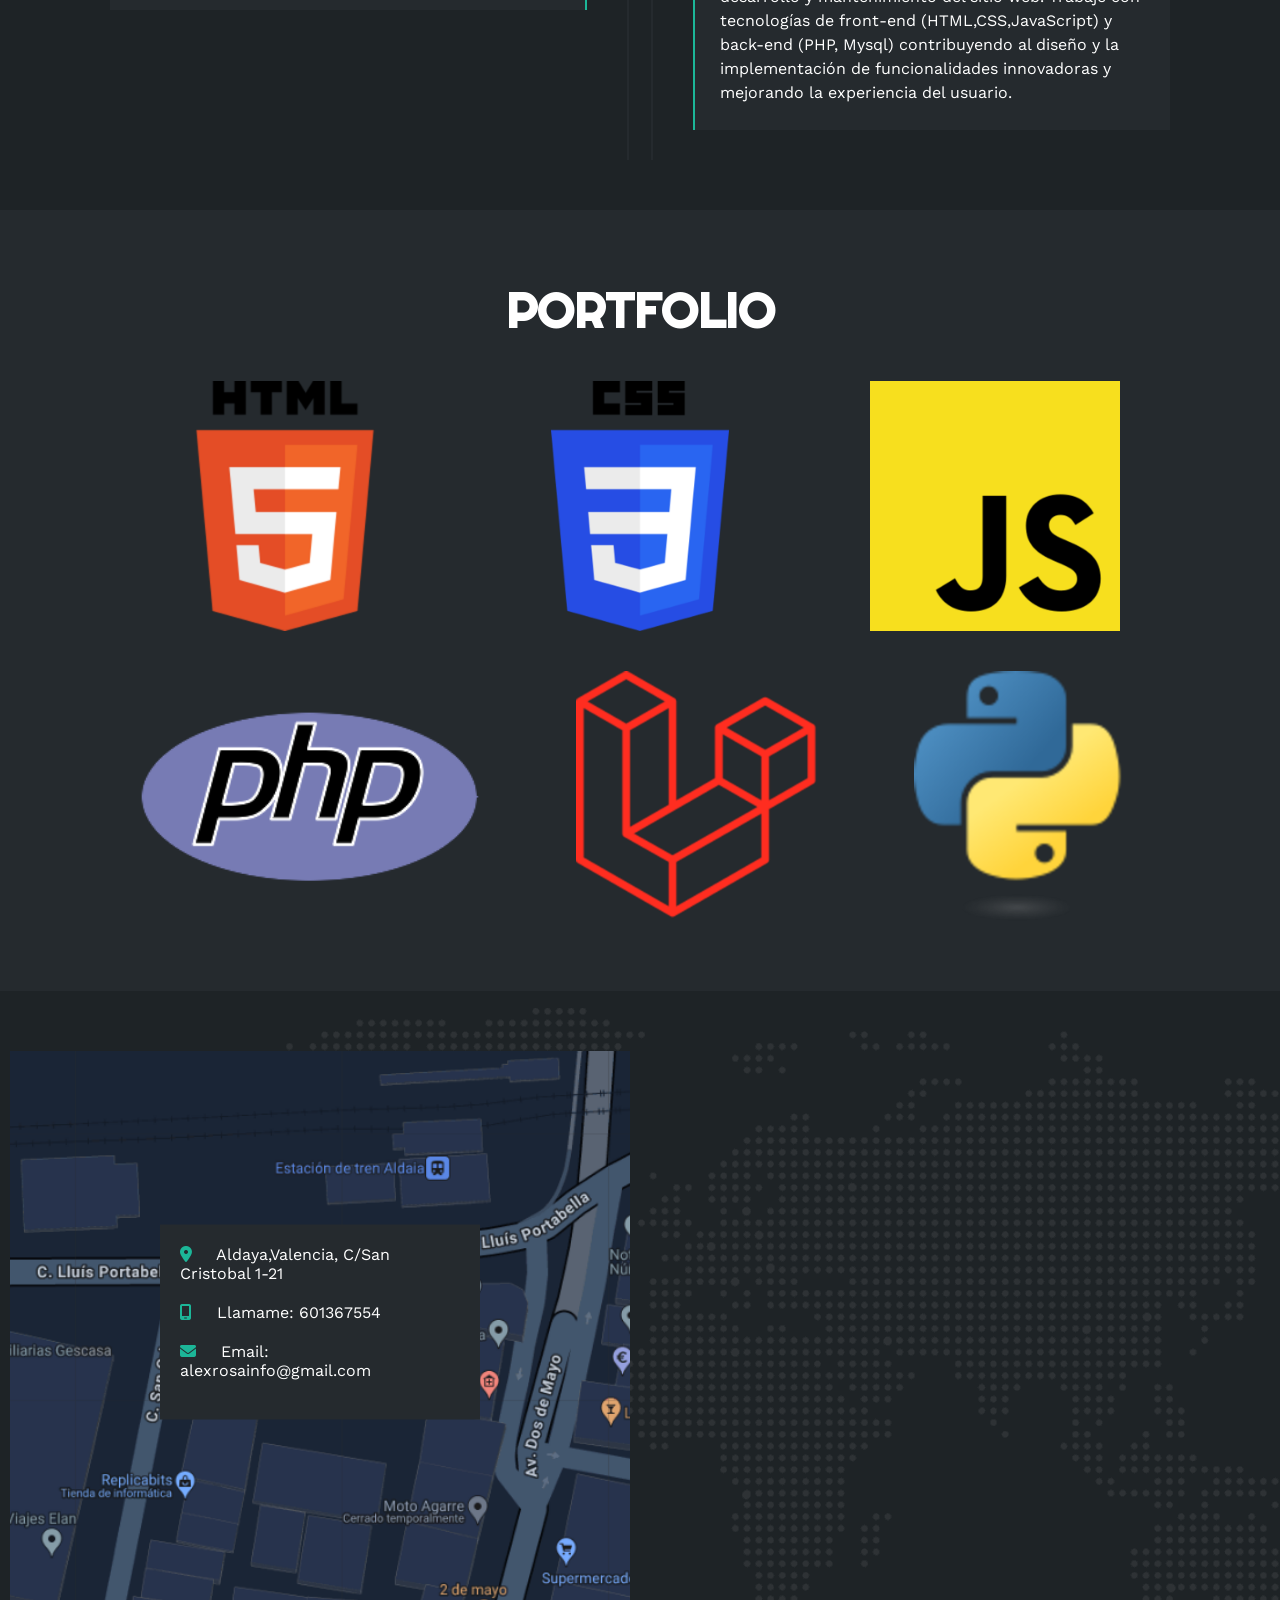
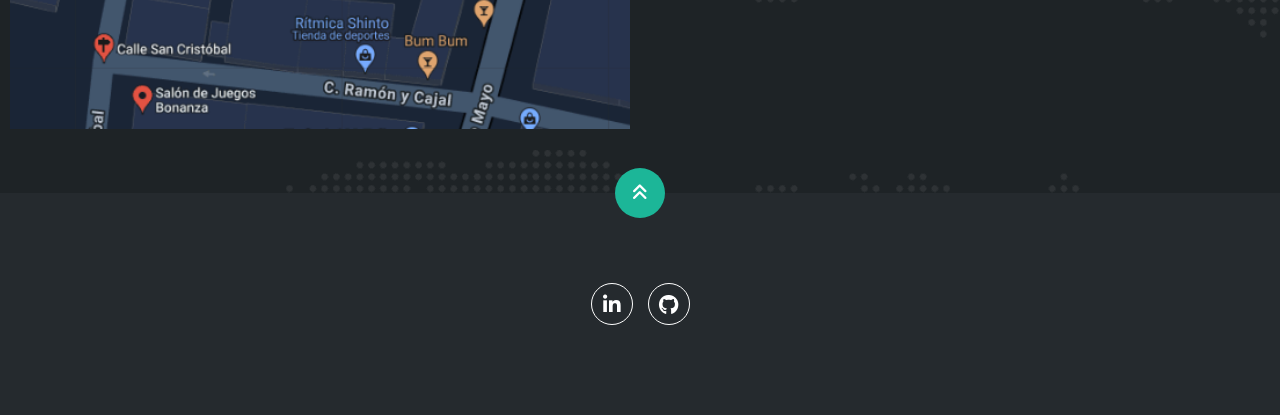
==== commit 71d77cfe: "Update index.html" ====
--- a/pagina web/portfolio Alex Rosa/index.html
+++ b/pagina web/portfolio Alex Rosa/index.html
@@ -332,21 +332,7 @@
 
     <!-- SECCION CONTACTO -->
     <section id="contacto" class="contacto">
-        <div class="contenido-seccion">
-            <h2>CONTACTO</h2>
-            <div class="fila">
-                <!-- Formulario -->
-                <div class="col">
-                    <input type="text" placeholder="Tú Nombre">
-                    <input type="text" placeholder="Número telefónico">
-                    <input type="text" placeholder="Dirección de correo">
-                    <input type="text" placeholder="Tema">
-                    <textarea name="" id="" cols="30" rows="10" placeholder="Mensaje"></textarea>
-                    <button>
-                        Enviar Mensaje<i class="fa-solid fa-paper-plane"></i>
-                        <span class="overlay"></span>
-                    </button>
-                </div>
+    
                 <!-- Mapa -->
                 <div class="col">
                     <img src="img/ubicacion.png" alt="">
@@ -384,4 +370,4 @@
 
     <script src="script.js"></script>
 </body>
-</html>+</html>
